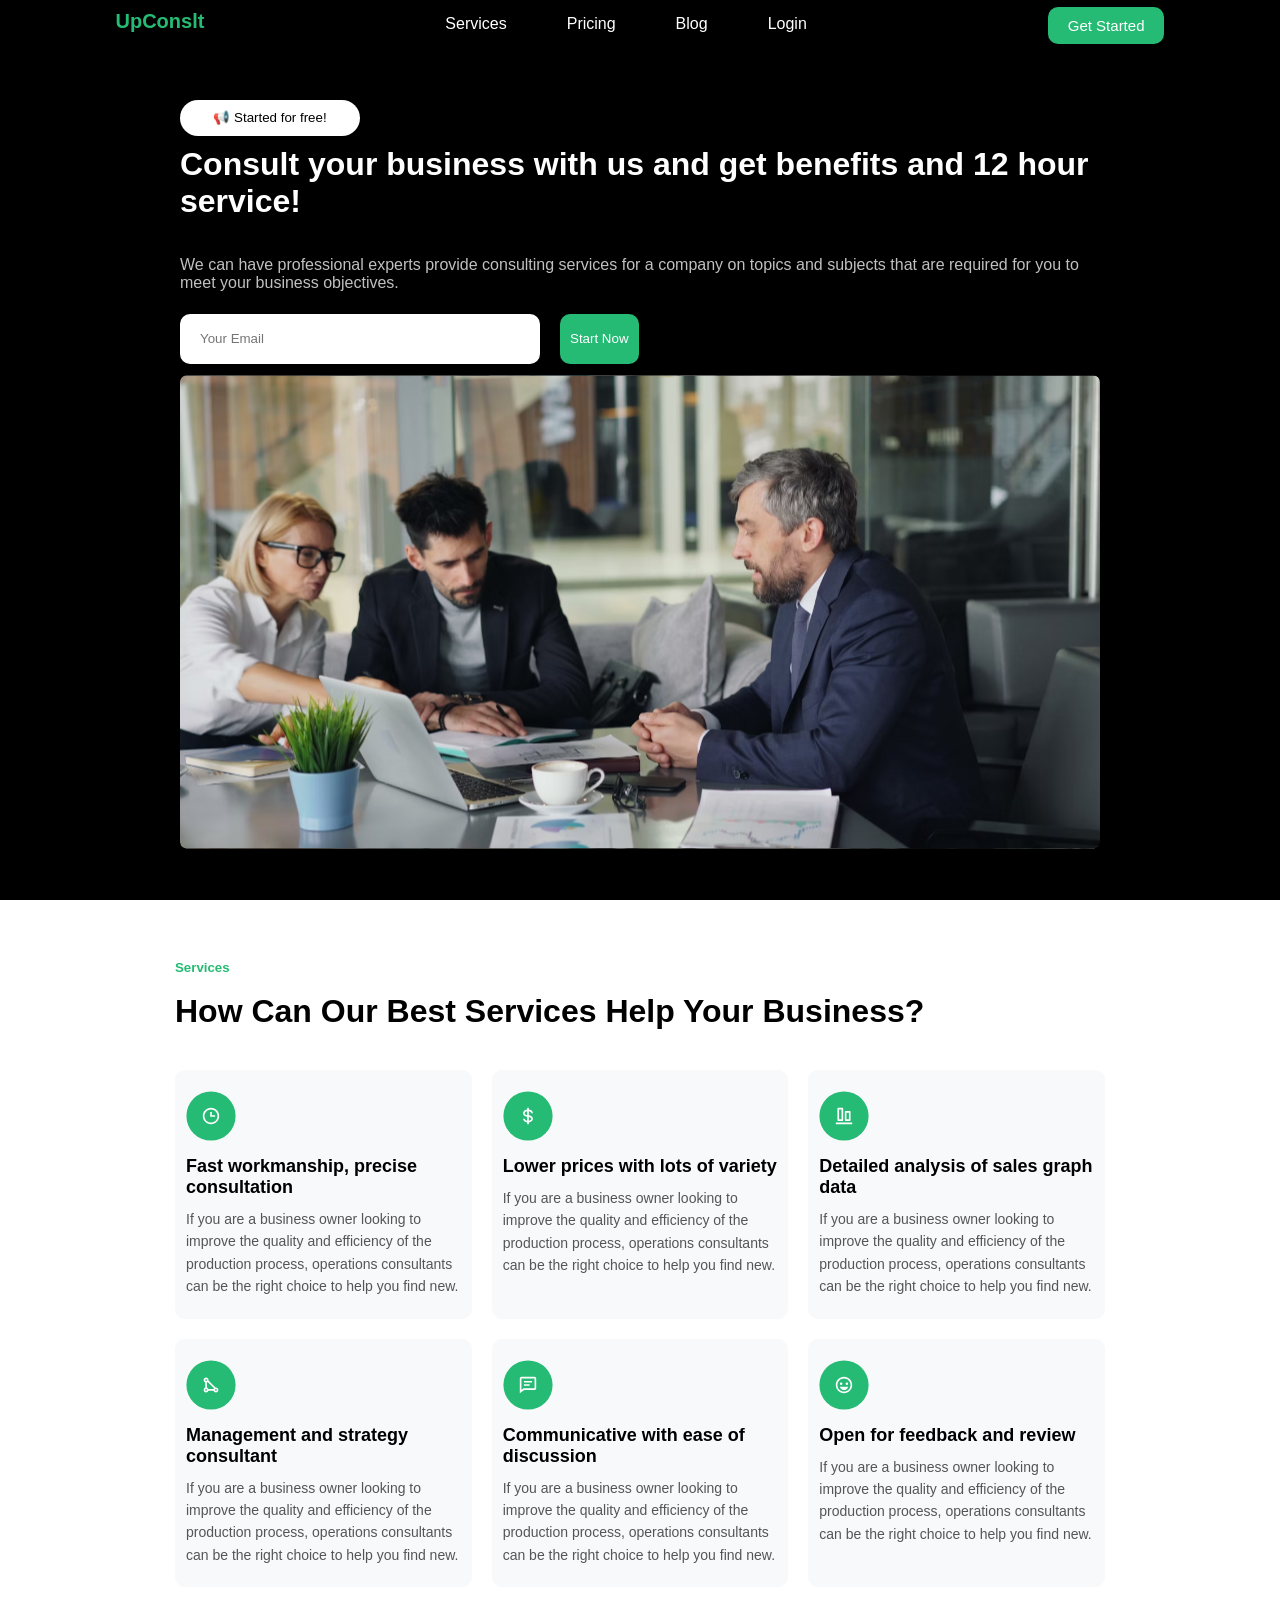
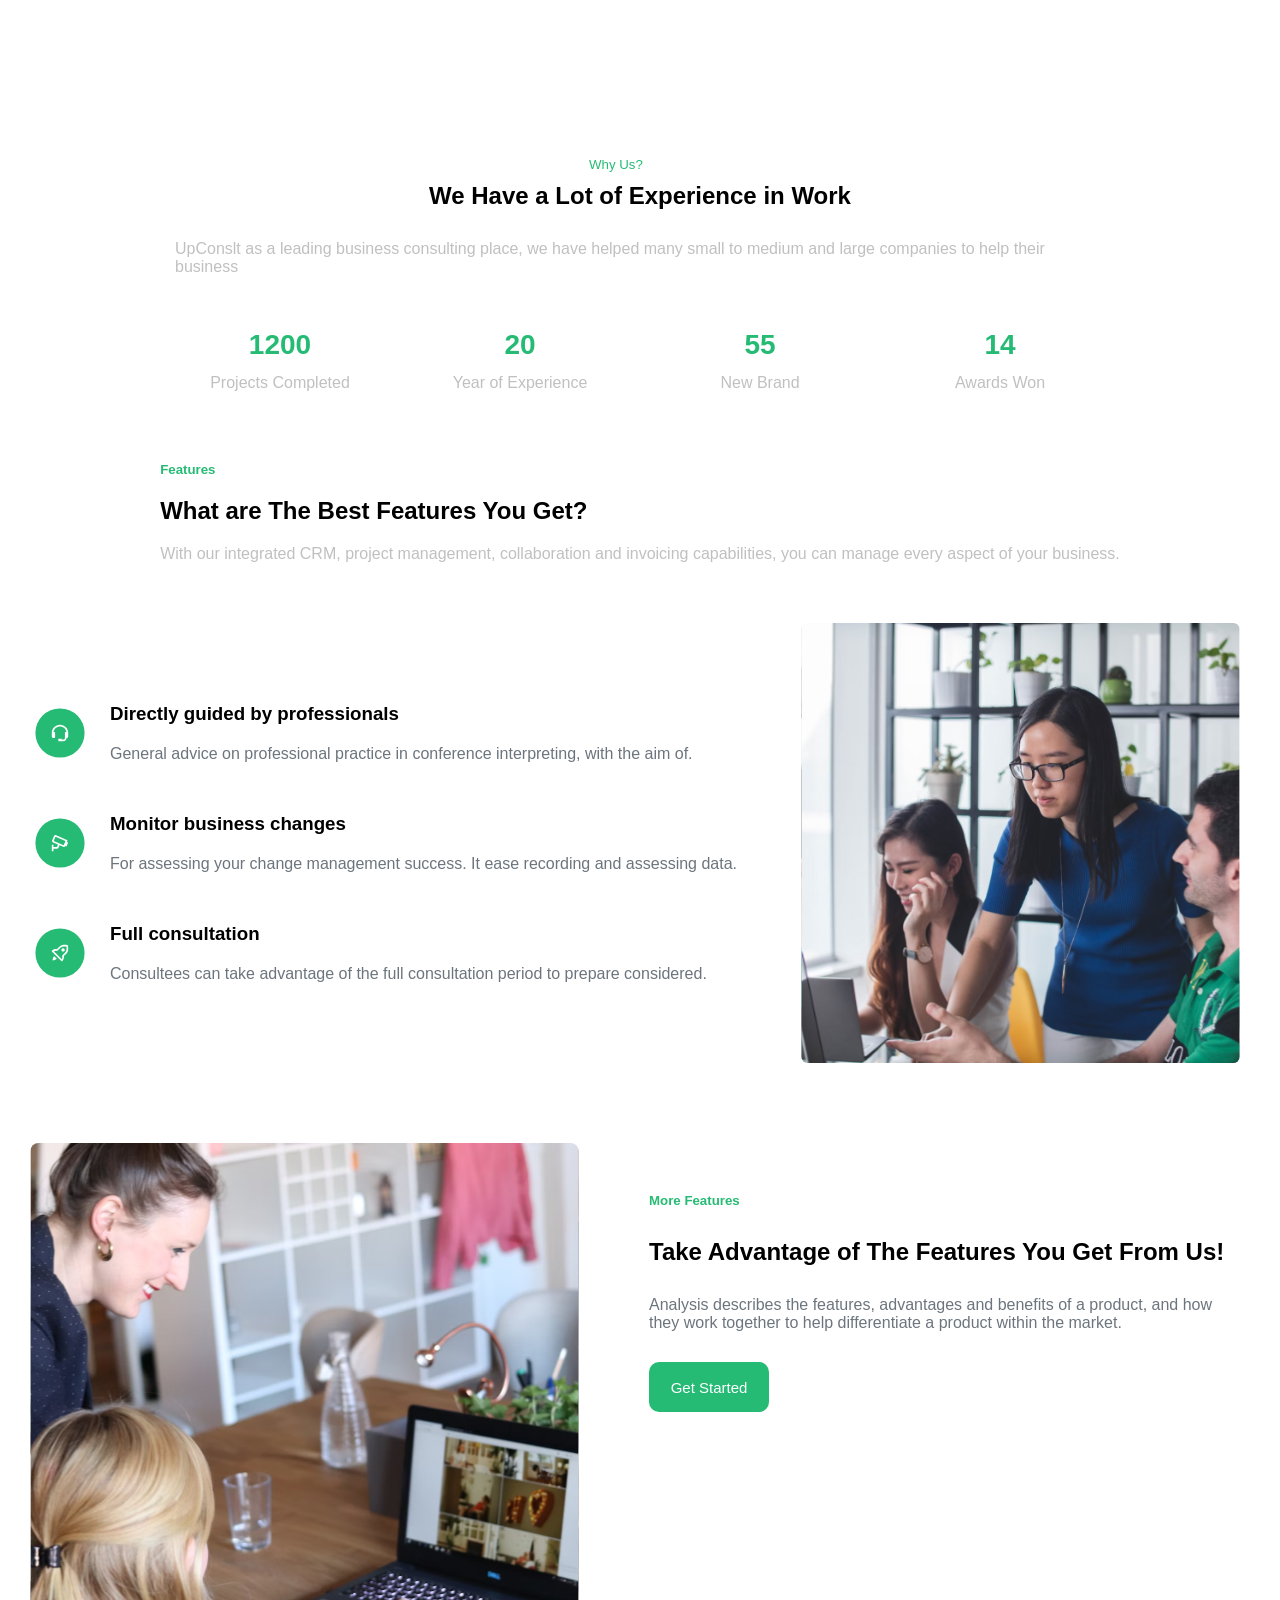
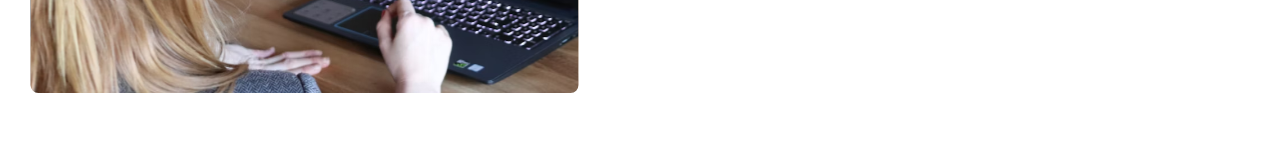
==== index.html @ 9661a3a4 "more features section eklendi" ====
<!DOCTYPE html>
<html lang="en">
  <head>
    <meta charset="UTF-8" />
    <meta name="viewport" content="width=, initial-scale=1.0" />
    <title>Document</title>
    <link rel="stylesheet" href="css/style.css" />
    <link rel="stylesheet" href="css/reset.css" />
    <link rel="stylesheet" href="css/index.css" />
    <link rel="stylesheet" href="css/variables.css" />
  </head>
  <body>
    <!--navbar start-->
    <nav class="navbar">
      <a href="#" class="nav-item"><b>UpConslt</b></a>
      <ul class="navbar-menu">
        <li><a href="#">Services</a></li>
        <li><a href="#">Pricing</a></li>
        <li><a href="#">Blog</a></li>
        <li><a href="#">Login</a></li>
      </ul>

      <div class="navbar-right">
        <button class="navbar-btn">Get Started</button>
      </div>
    </nav>
    <!--navbar end-->

    <!--hero section start-->

    <div class="hero-section">
      <button class="hero-banner-btn">📢 Started for free!</button>
      <div class="hero-heading">
        <h1>
          Consult your business with us and get benefits and 12 hour service!
        </h1>
      </div>
      <div class="hero-description">
        <p>
          We can have professional experts provide consulting services for a
          company on topics and subjects that are required for you to meet your
          business objectives.
        </p>
      </div>
      <form class="hero-cta">
        <input type="email" class="hero-input" placeholder="Your Email" />
        <button class="hero-cta-btn">Start Now</button>
      </form>

      <img src="images/hero/hero.svg" alt="" />
    </div>
    <!--hero section end-->

    <!--services-section start-->
    <div class="services-section">
      <div class="services-content">
        <h5>Services</h5>
        <br />
        <h1>How Can Our Best Services Help Your Business?</h1>
      </div>
      <div class="services-card">
        <div class="card">
          <img src="images/services/time.svg" alt="" />

          <h2>Fast workmanship, precise consultation</h2>
          <p>
            If you are a business owner looking to improve the quality and
            efficiency of the production process, operations consultants can be
            the right choice to help you find new.
          </p>
        </div>
        <div class="card">
          <img src="images/services/dollar.svg" alt="" />

          <h2>Lower prices with lots of variety</h2>
          <p>
            If you are a business owner looking to improve the quality and
            efficiency of the production process, operations consultants can be
            the right choice to help you find new.
          </p>
        </div>
        <div class="card">
          <img src="images/services/vertical table.svg" alt="" />

          <h2>Detailed analysis of sales graph data</h2>
          <p>
            If you are a business owner looking to improve the quality and
            efficiency of the production process, operations consultants can be
            the right choice to help you find new.
          </p>
        </div>
        <div class="card">
          <img src="images/services/triangle.svg" alt="" />

          <h2>Management and strategy consultant</h2>
          <p>
            If you are a business owner looking to improve the quality and
            efficiency of the production process, operations consultants can be
            the right choice to help you find new.
          </p>
        </div>
        <div class="card">
          <img src="images/services/comment.svg" alt="" />

          <h2>Communicative with ease of discussion</h2>
          <p>
            If you are a business owner looking to improve the quality and
            efficiency of the production process, operations consultants can be
            the right choice to help you find new.
          </p>
        </div>
        <div class="card">
          <img src="images/services/emoji.svg" alt="" />

          <h2>Open for feedback and review</h2>
          <p>
            If you are a business owner looking to improve the quality and
            efficiency of the production process, operations consultants can be
            the right choice to help you find new.
          </p>
        </div>
      </div>
    </div>
    <!--services-section end-->

    <!--why-us-section start-->

    <div class="why-us-section">
      <div class="why-us-content">
        <div class="why-us-title">
          <h5>Why Us?</h5>
          <h2>We Have a Lot of Experience in Work</h2>
        </div>
        <div class="why-us-description">
          <p>
            UpConslt as a leading business consulting place, we have helped many
            small to medium and large companies to help their business
          </p>
        </div>
      </div>
      <div class="why-us-numbers">
        <div class="why-us-item">
          <span class="why-us-value">1200</span>
          <p>Projects Completed</p>
        </div>
        <div class="why-us-item">
          <span class="why-us-value">20</span>
          <p>Year of Experience</p>
        </div>
        <div class="why-us-item">
          <span class="why-us-value">55</span>
          <p>New Brand</p>
        </div>
        <div class="why-us-item">
          <span class="why-us-value">14</span>
          <p>Awards Won</p>
        </div>
      </div>
    </div>

    <!--why-us-section end-->

    <!--features section start-->
    <div class="features-section">
      <div class="features-header">
        <h5>Features</h5>
        <h2>What are The Best Features You Get?</h2>
        <p>
          With our integrated CRM, project management, collaboration and
          invoicing capabilities, you can manage every aspect of your business.
        </p>
      </div>

      <div class="features-content">
        <div class="features-cards">
          <div class="features-card">
            <img src="images/features/headphones.svg" alt="" />
            <div class="features-card-text">
              <h3>Directly guided by professionals</h3>
              <p>
                General advice on professional practice in conference
                interpreting, with the aim of.
              </p>
            </div>
          </div>
          <div class="features-card">
            <img src="images/features/camera.svg" alt="" />
            <div class="features-card-text">
              <h3>Monitor business changes</h3>
              <p>
                For assessing your change management success. It ease recording
                and assessing data.
              </p>
            </div>
          </div>
          <div class="features-card">
            <img src="images/features/bell.svg" alt="" />
            <div class="features-card-text">
              <h3>Full consultation</h3>
              <p>
                Consultees can take advantage of the full consultation period to
                prepare considered.
              </p>
            </div>
          </div>
        </div>
        <img
          src="images/features/featuresimg.svg"
          alt=""
          class="features-main-img"
        />
      </div>
    </div>
    <!--features section end-->

    <!--more features section start-->
    <div class="more-features-section">
      <img
        src="images/moreFeatures/moreFeatureimg.svg"
        alt=""
        class="more-features-img"
      />
      <div class="more-features-content">
        <h5>More Features</h5>
        <h2>Take Advantage of The Features You Get From Us!</h2>
        <p>
          Analysis describes the features, advantages and benefits of a product,
          and how they work together to help differentiate a product within the
          market.
        </p>
        <button class="more-features-content-btn">Get Started</button>
      </div>
    </div>

    <script src="js/app.js"></script>
  </body>
</html>
---- css/style.css ----
@media (max-width: 768px) {
  h1 {
    font-size: 32px;
  }
  h2 {
    font-size: 28px;
  }
  p {
    font-size: 15px;
  }
}

@media (max-width: 480px) {
  h1 {
    font-size: 24px;
    text-align: center;
  }
  h2 {
    font-size: 20px;
    text-align: center;
  }
  p {
    font-size: 14px;
    text-align: center;
  }
}
/*navbar start */
.navbar {
  background-color: var(--clr-black);
  color: var(--clr-white);
  width: 100%;
  height: 50px;
  display: flex;
  justify-content: space-around;
}

.navbar-menu {
  display: flex;
  gap: 60px;
  font-family: var(--secondary-font);
  padding: 15px 10px;
}
.navbar-menu a {
  transition: color 0.3s ease;
}
.navbar-menu a:hover {
  color: var(--clr-green);
}
.nav-item {
  color: var(--clr-green);
  font-family: var(--primary-font);
  font-size: var(--font-size-m);
  padding-top: 10px;
}
.navbar-btn {
  color: var(--clr-white);
  background-color: var(--clr-green);
  padding: 10px 20px;
  border-radius: 10px;
  font-size: var(--font-size-s);
  font-family: var(--secondary-font);
}
.navbar-right {
  padding-top: 7px;
}

@media (max-width: 768px) {
  .navbar-menu {
    display: flex;
    gap: 30px;
  }
}

@media (max-width: 520px) {
  .navbar-menu {
    display: none;
  }
}
/*navbar end */

/* hero section start */

.hero-section {
  display: flex;
  flex-direction: column;
  gap: 10px;
  width: 100%;
  height: 850px;
  background-color: var(--clr-black);
  padding: 50px 180px;
}

.hero-heading {
  color: var(--clr-white);
  width: 100%;
  height: 126px;
  font-family: var(--primary-font);
}
.hero-description {
  color: var(--clr-gray);
  width: 100%;
  height: 60px;
  font-family: var(--secondary-font);
}
.hero-banner-btn {
  color: var(--clr-black);
  background-color: var(--clr-white);
  width: 180px;
  height: 40px;
  border-radius: 30px;
  padding: 10px 15px;
  font-family: var(--secondary-font);
}

.hero-cta {
  display: flex;
  flex-direction: row;
  gap: 20px;
  font-family: var(--secondary-font);
}
.hero-input {
  background-color: var(--clr-white);
  width: 360px;
  height: 50px;
  border-radius: 10px;
  padding: 20px;
}
.hero-cta-btn {
  background-color: var(--clr-green);
  color: var(--clr-white);
  border-radius: 10px;
  padding: 3px 10px;
}
.hero-section img {
  height: 600px;
  border-radius: 8px;
}
@media (max-width: 768px) {
  .hero-section {
    flex-direction: column;
    padding: 20px;
  }

  .hero-heading,
  .hero-description,
  .hero-cta,
  .hero-section img {
    width: 100%;
  }
}

@media (max-width: 480px) {
  .hero-section {
    display: flex;
    flex-direction: column;
    gap: 30px;
  }
}

/*services section start*/
.services-section {
  display: flex;
  flex-direction: column;
  gap: 40px;
  padding: 60px 175px;
  margin-bottom: 50px;
}
.services-content h5 {
  font-family: var(--secondary-font);
  color: var(--clr-green);
}
.services-content h1 {
  font-family: var(--primary-font);
  color: var(--clr-black);
}
.services-card {
  display: grid;
  grid-template-columns: repeat(3, 1fr);
  width: 100%;
  gap: 20px;
}
.card {
  background-color: var(--clr-light-gray);
  padding: 20px 10px;
  border: 1px solid var(--clr-light-gray);
  border-radius: 10px;
}
.card img {
  width: 50px;
  height: 50px;
  margin-bottom: 15px;
}

.card h2 {
  font-size: 18px;
  margin-bottom: 10px;
  font-family: var(--primary-font);
}

.card p {
  font-size: 14px;
  color: #555;
  line-height: 1.6;
  font-family: var(--secondary-font);
}

@media (max-width: 768px) {
  .services-section {
    padding: 40px 20px;
    margin-bottom: 50px;
  }
  .services-card {
    grid-template-columns: 1fr;
  }
  .card {
    height: auto;
    width: 100%;
  }
}

@media (max-width: 480px) {
  .services-section {
    padding: 30px 15px;
    margin-bottom: 30px;
  }
  .services-card {
    grid-template-columns: 1fr;
    gap: 15px;
  }
  .card {
    width: 100%;
    height: auto;
  }
}
/*services section end*/

/*why us section start */

.why-us-section {
  display: flex;
  flex-direction: column;
  gap: 40px;
  align-items: center;
  width: 100%;
  padding: 50px 175px;
}
.why-us-content {
  display: flex;
  flex-direction: column;
  justify-content: center;
  align-items: center;
  gap: 30px;
}
.why-us-title h5 {
  color: var(--clr-green);
  padding: 10px 160px;
  font-family: var(--secondary-font);
  font-weight: 500;
}
.why-us-title h2 {
  font-family: var(--primary-font);
  font-weight: 700;
}
.why-us-description {
  color: var(--clr-gray);

  height: auto;
  font-family: var(--secondary-font);
}
.why-us-numbers {
  display: grid;
  grid-template-columns: repeat(4, 1fr);
  gap: 30px;
  width: 100%;
}

.why-us-item {
  display: flex;
  flex-direction: column;
  align-items: center;
  font-family: var(--secondary-font);
  color: var(--clr-gray);
}

.why-us-value {
  padding: 5px;
  color: var(--clr-green);
  font-weight: 700;
  font-size: var(--font-size-l);
  font-family: var(--primary-font);
  line-height: 100%;
  padding: 15px;
}

@media (max-width: 768px) {
  .why-us-section {
    padding: 30px 15px;
    margin-top: 50px;
  }
  .why-us-numbers {
    gap: 20px;
  }
}

@media (max-width: 480px) {
  .why-us-section {
    padding: 20px 10px;
    margin-top: 50px;
  }
  .why-us-numbers {
    gap: 15px;
  }
}
/*why us section end*/

/*features section start */

.features-section {
  display: flex;
  flex-direction: column;
  gap: 30px;
  width: 100%;
  height: auto;
  align-items: center;
}
.features-header {
  display: flex;
  flex-direction: column;
  gap: 20px;
  padding: 20px 20px;
}
.features-header h5 {
  color: var(--clr-green);
  font-family: var(--secondary-font);
}
.features-header h2 {
  font-family: var(--primary-font);
  color: var(--clr-black);
}
.features-header p {
  color: var(--clr-gray);
  font-family: var(--secondary-font);
}
.features-content {
  display: flex;
  flex-direction: row;
  gap: 50px;
  padding: 5px 30px;
  align-items: center;
  justify-content: flex-start;
}
.features-main-img {
  width: 550px;
  height: 450px;
  padding: 5px 10px;
}
.features-cards {
  display: grid;
  grid-template-rows: repeat(3, 1fr);
  gap: 50px;
  width: 100%;
}
.features-card {
  display: flex;
  flex-direction: row;
  justify-content: flex-start;
  gap: 20px;
  width: 100%;
  height: auto;
}
.features-card img {
  display: inline;
  width: 60px;
  height: 60px;
  padding: 5px 5px;
}
.features-card-text {
  display: flex;
  flex-direction: column;
  gap: 20px;
}

.features-card-text h3 {
  font-family: var(--primary-font);
  color: var(--clr-black);
}
.features-card-text p {
  font-family: var(--secondary-font);
  color: var(--clr-light-dark);
}

@media (max-width: 768px) {
  .features-section {
    display: flex;
    flex-direction: column;
    gap: 20px;
  }

  .features-content {
    display: flex;
    flex-direction: column;
    gap: 25px;
  }

  .features-main-img {
    order: -1;
  }
}

@media (max-width: 480px) {
  .features-section {
    display: flex;
    flex-direction: column;
    gap: 10px;
  }

  .features-content {
    display: flex;
    flex-direction: column;
    gap: 15px;
  }

  .features-main-img {
    order: -1;
  }
}
/*features section end */

/* more features section start */
.more-features-section{
  display: flex;
  flex-direction: row;
  gap: 50px;
  justify-content: space-around;
  width: 100%;
  padding: 70px 30px;
}
.more-features-img{
  width: 550px;
  height: 550px;
}
.more-features-content{
  display: flex;
  flex-direction: column;
  gap: 30px;
  padding : 50px 20px
}
.more-features-content h5{
  font-family: var(--secondary-font);
  color: var(--clr-green);
}
.more-features-content h2{
  font-family: var(--primary-font);
  color: var(--clr-black);
}
.more-features-content p{
  display: block;
  font-family: var(--secondary-font);
  color: var(--clr-light-dark);
}
.more-features-content-btn{
    color: var(--clr-white);
  background-color: var(--clr-green);
  padding: 10px 20px;
  border-radius: 10px;
  font-size: var(--font-size-s);
  font-family: var(--secondary-font);
  width: 120px;
  height: 50px;
  white-space: nowrap;
}
@media (max-width: 768px) {
  .more-features-section{
    display: flex;
    flex-direction: column;
    gap: 20px;
  }
  
}

@media (max-width: 480px) {
  .more-features-section{
    display: flex;
    flex-direction: column;
    gap: 10px;
  }
}
---- css/index.css ----
@import "./reset.css";
@import "./variables.css";
---- css/variables.css ----
@import url("https://fonts.googleapis.com/css2?family=Cal+Sans&family=Montserrat:ital,wght@0,100..900;1,100..900&family=Poppins:ital,wght@0,100;0,200;0,300;0,400;0,500;0,600;0,700;0,800;0,900;1,100;1,200;1,300;1,400;1,500;1,600;1,700;1,800;1,900&family=Sansation:ital,wght@0,300;0,400;0,700;1,300;1,400;1,700&family=Syne:wght@400..800&family=Taviraj:ital,wght@0,100;0,200;0,300;0,400;0,500;0,600;0,700;0,800;0,900;1,100;1,200;1,300;1,400;1,500;1,600;1,700;1,800;1,900&display=swap");
:root {
  /*FONT-FAMİLY*/
  --primary-font:'Plus Jakarta Sans',sans-serif;
  --secondary-font:'Inter',sans-serif;

  /*FONT-SIZES*/
  --font-size-s: 15px;
  --font-size-m: 20px;
  --font-size-l: 28px;
  --font-size-xl: 36px;
  --font-size-xxl: 58px;
  /*COLORS*/
  --clr-green: #26BB74;
  --clr-black:#000000;
  --clr-white:#FFFFFF;
  --clr-gray:#C0C0C0;
  --clr-light-gray:#F8F9FB;
  --clr-light-dark: #6C757D;

}
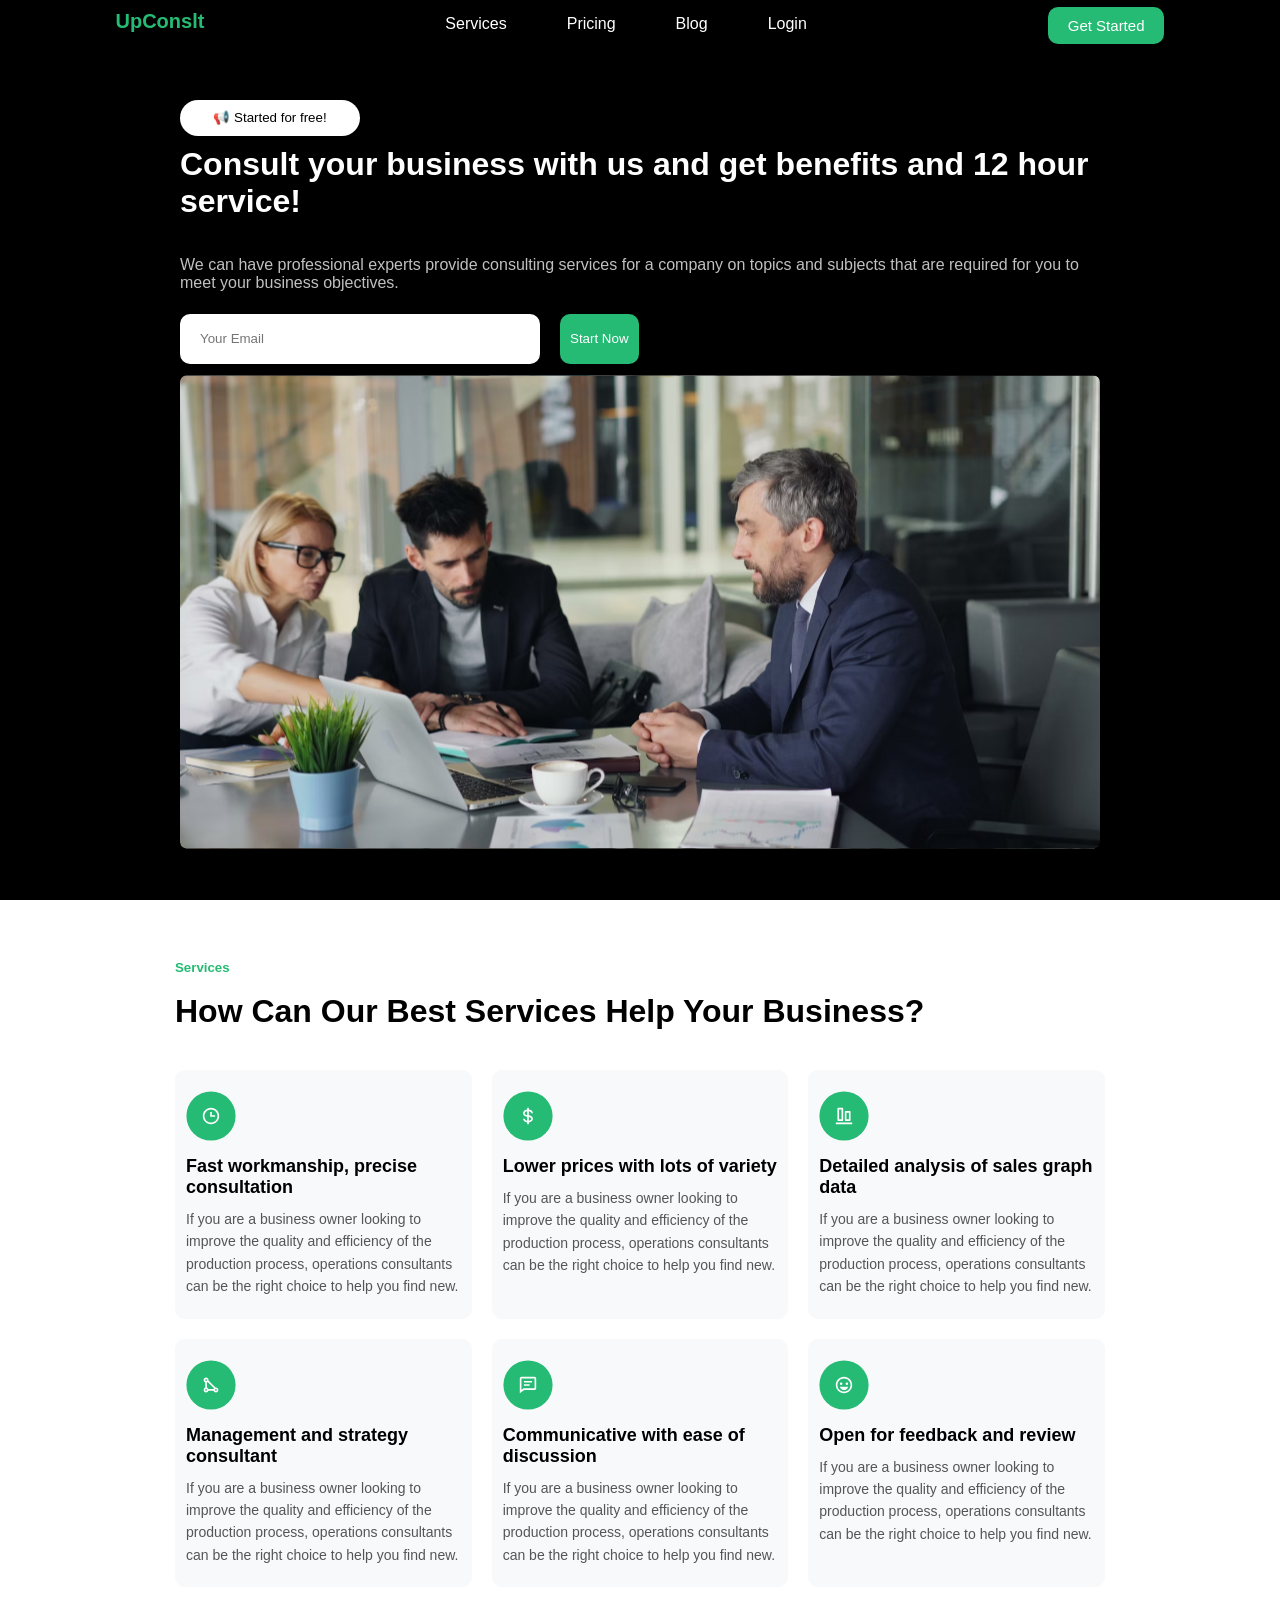
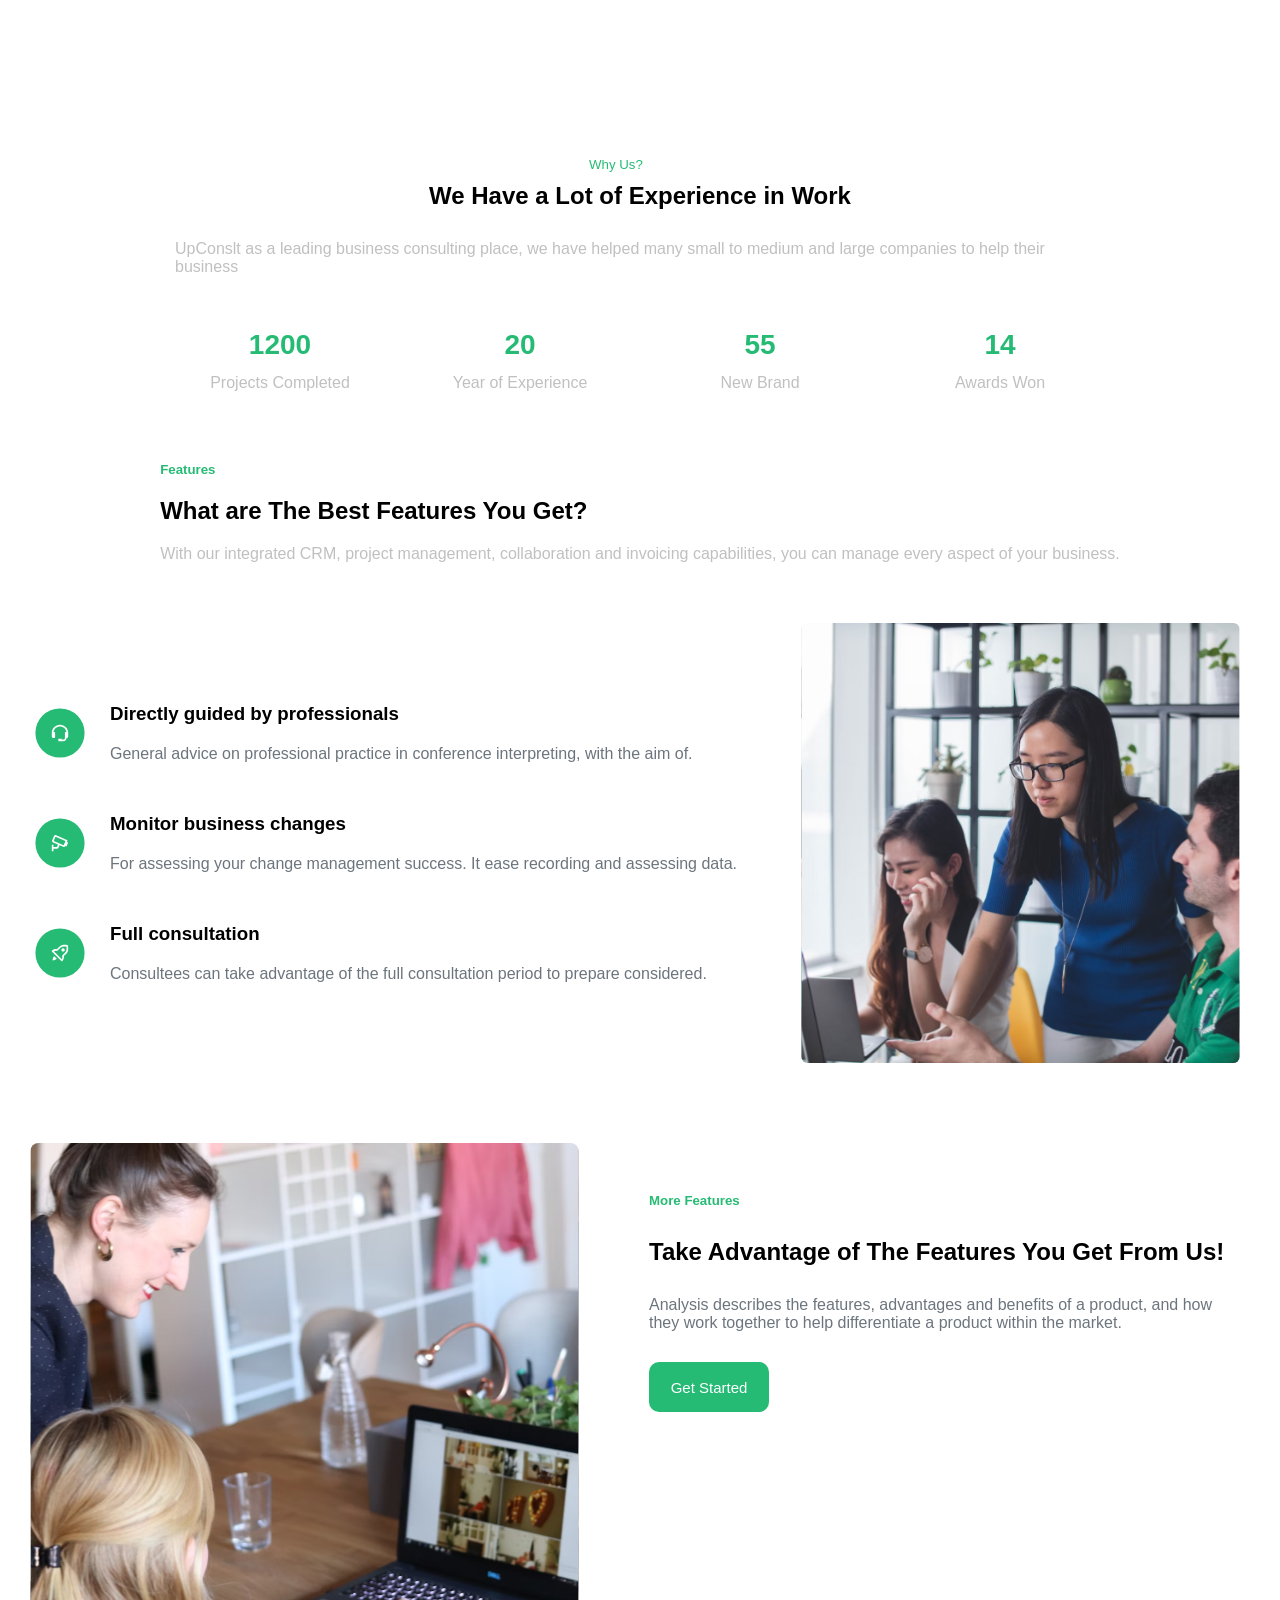
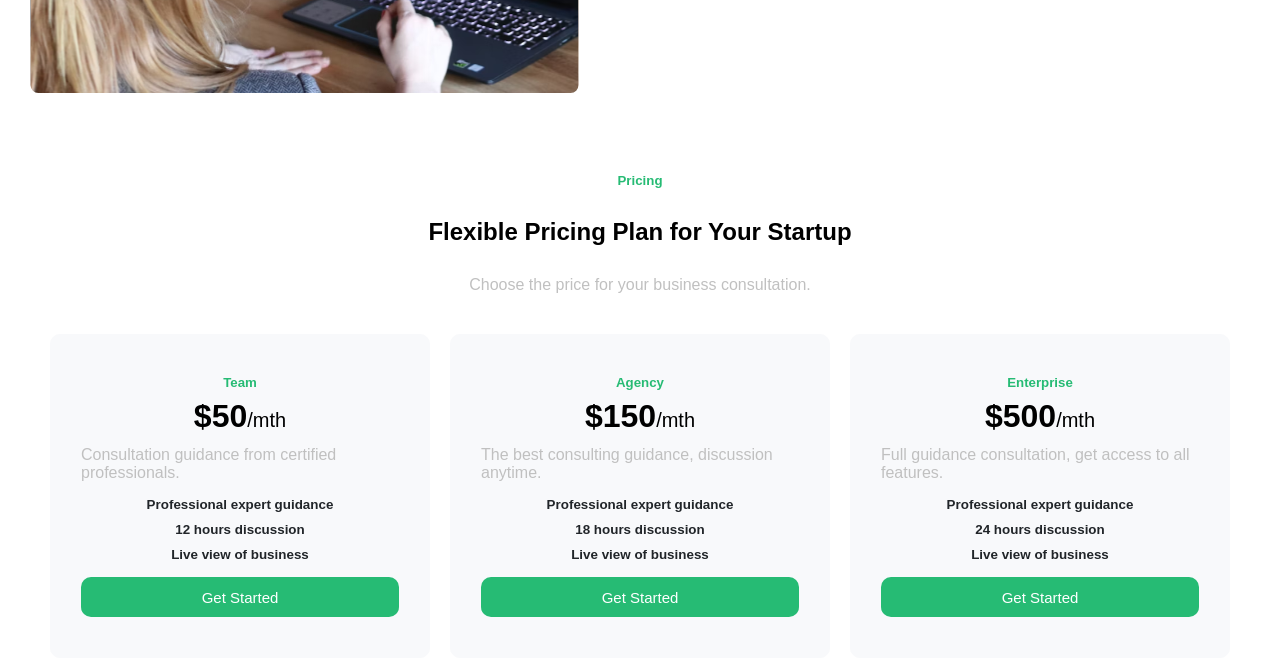
==== commit 3ba21cb7: "pricing section eklendi" ====
--- a/index.html
+++ b/index.html
@@ -231,7 +231,52 @@
         <button class="more-features-content-btn">Get Started</button>
       </div>
     </div>
-
+    <!--more features section end-->
+
+    <!--pricing section start-->
+    <div class="pricing-section">
+      <div class="pricing-section-text">
+        <h5>Pricing</h5>
+        <h2>Flexible Pricing Plan for Your Startup</h2>
+        <p>Choose the price for your business consultation.</p>
+      </div>
+      <div class="pricing-section-cards">
+        <div class="pricing-section-card">
+          <h5>Team</h5>
+          <h2>$50<span class="mth">/mth</span></h2>
+          <p>Consultation guidance from certified professionals.</p>
+          <div class="pricing-section-card-content">
+            <h6>Professional expert guidance</h6>
+            <h6>12 hours discussion</h6>
+            <h6>Live view of business</h6>
+          </div>
+          <button class="pricing-section-btn">Get Started</button>
+        </div>
+        <div class="pricing-section-card">
+          <h5>Agency</h5>
+          <h2>$150<span class="mth">/mth</span></h2>
+          <p>The best consulting guidance, discussion anytime.</p>
+          <div class="pricing-section-card-content">
+            <h6>Professional expert guidance</h6>
+            <h6>18 hours discussion</h6>
+            <h6>Live view of business</h6>
+          </div>
+          <button class="pricing-section-btn">Get Started</button>
+        </div>
+        <div class="pricing-section-card">
+          <h5>Enterprise</h5>
+          <h2>$500<span class="mth">/mth</span></h2>
+          <p>Full guidance consultation, get access to all features.</p>
+          <div class="pricing-section-card-content">
+            <h6>Professional expert guidance</h6>
+            <h6>24 hours discussion</h6>
+            <h6>Live view of business</h6>
+          </div>
+          <button class="pricing-section-btn">Get Started</button>
+        </div>
+      </div>
+    </div>
+    <!--pricing section end-->
     <script src="js/app.js"></script>
   </body>
 </html>
--- a/css/style.css
+++ b/css/style.css
@@ -427,7 +427,7 @@
 /*features section end */
 
 /* more features section start */
-.more-features-section{
+.more-features-section {
   display: flex;
   flex-direction: row;
   gap: 50px;
@@ -435,31 +435,31 @@
   width: 100%;
   padding: 70px 30px;
 }
-.more-features-img{
+.more-features-img {
   width: 550px;
   height: 550px;
 }
-.more-features-content{
+.more-features-content {
   display: flex;
   flex-direction: column;
   gap: 30px;
-  padding : 50px 20px
-}
-.more-features-content h5{
-  font-family: var(--secondary-font);
-  color: var(--clr-green);
-}
-.more-features-content h2{
+  padding: 50px 20px;
+}
+.more-features-content h5 {
+  font-family: var(--secondary-font);
+  color: var(--clr-green);
+}
+.more-features-content h2 {
   font-family: var(--primary-font);
   color: var(--clr-black);
 }
-.more-features-content p{
+.more-features-content p {
   display: block;
   font-family: var(--secondary-font);
   color: var(--clr-light-dark);
 }
-.more-features-content-btn{
-    color: var(--clr-white);
+.more-features-content-btn {
+  color: var(--clr-white);
   background-color: var(--clr-green);
   padding: 10px 20px;
   border-radius: 10px;
@@ -470,18 +470,136 @@
   white-space: nowrap;
 }
 @media (max-width: 768px) {
-  .more-features-section{
+  .more-features-section {
     display: flex;
     flex-direction: column;
     gap: 20px;
   }
-  
 }
 
 @media (max-width: 480px) {
-  .more-features-section{
+  .more-features-section {
     display: flex;
     flex-direction: column;
     gap: 10px;
   }
-}+}
+/* more features section end */
+
+/*pricing section start */
+
+.pricing-section {
+  display: flex;
+  flex-direction: column;
+  gap: 40px;
+  justify-content: center;
+  align-items: center;
+  padding: 10px 50px;
+}
+
+.pricing-section-text {
+  display: flex;
+  flex-direction: column;
+  gap: 30px;
+  justify-content: center;
+  align-items: center;
+}
+.pricing-section-text h5 {
+  font-family: var(--secondary-font);
+  color: var(--clr-green);
+}
+.pricing-section-text h2 {
+  font-family: var(--primary-font);
+  color: var(--clr-black);
+}
+.pricing-section-text p {
+  font-family: var(--secondary-font);
+  color: var(--clr-gray);
+}
+.pricing-section-cards {
+  display: grid;
+  grid-template-columns: repeat(3, 1fr);
+  width: 100%;
+  gap: 20px;
+}
+.pricing-section-card {
+  display: flex;
+  flex-direction: column;
+  align-items: center;
+  background-color: var(--clr-light-gray);
+  padding: 40px 30px;
+  border: 1px solid var(--clr-light-gray);
+  border-radius: 10px;
+  gap: 10px;
+}
+.pricing-section-card h5 {
+  font-family: var(--secondary-font);
+  color: var(--clr-green);
+}
+.pricing-section-card h2 {
+  font-family: var(--primary-font);
+  color: var(--clr-black);
+  line-height: 100%;
+  letter-spacing: 0%;
+  font-weight: 600;
+  font-size: 32px;
+}
+.mth {
+  font-weight: 400;
+  font-size: 20px;
+}
+.pricing-section-card p {
+  font-family: var(--secondary-font);
+  color: var(--clr-gray);
+}
+.pricing-section-card-content {
+  display: flex;
+  flex-direction: column;
+  gap: 10px;
+  padding: 5px 15px;
+  align-items: center;
+  font-family: var(--secondary-font);
+  font-size: 20px;
+  font-weight: 400;
+  color: #212529;
+}
+
+.pricing-section-btn {
+  color: var(--clr-white);
+  background-color: var(--clr-green);
+  padding: 5px 10px;
+  border-radius: 10px;
+  font-size: var(--font-size-s);
+  font-family: var(--secondary-font);
+  width: 100%;
+  height: 40px;
+  white-space: nowrap;
+}
+@media (max-width: 768px) {
+  .pricing-section-text {
+    display: flex;
+    flex-direction: column;
+    gap: 30px;
+    align-items: flex-start;
+  }
+  .pricing-section-cards {
+    display: grid;
+    grid-template-columns: 1fr;
+    gap: 20px;
+  }
+}
+
+@media (max-width: 480px) {
+  .pricing-section-text {
+    display: flex;
+    flex-direction: column;
+    gap: 20px;
+    align-items: flex-start;
+  }
+  .pricing-section-cards {
+    display: grid;
+    grid-template-columns: 1fr;
+    gap: 10px;
+  }
+}
+/*pricing section end */
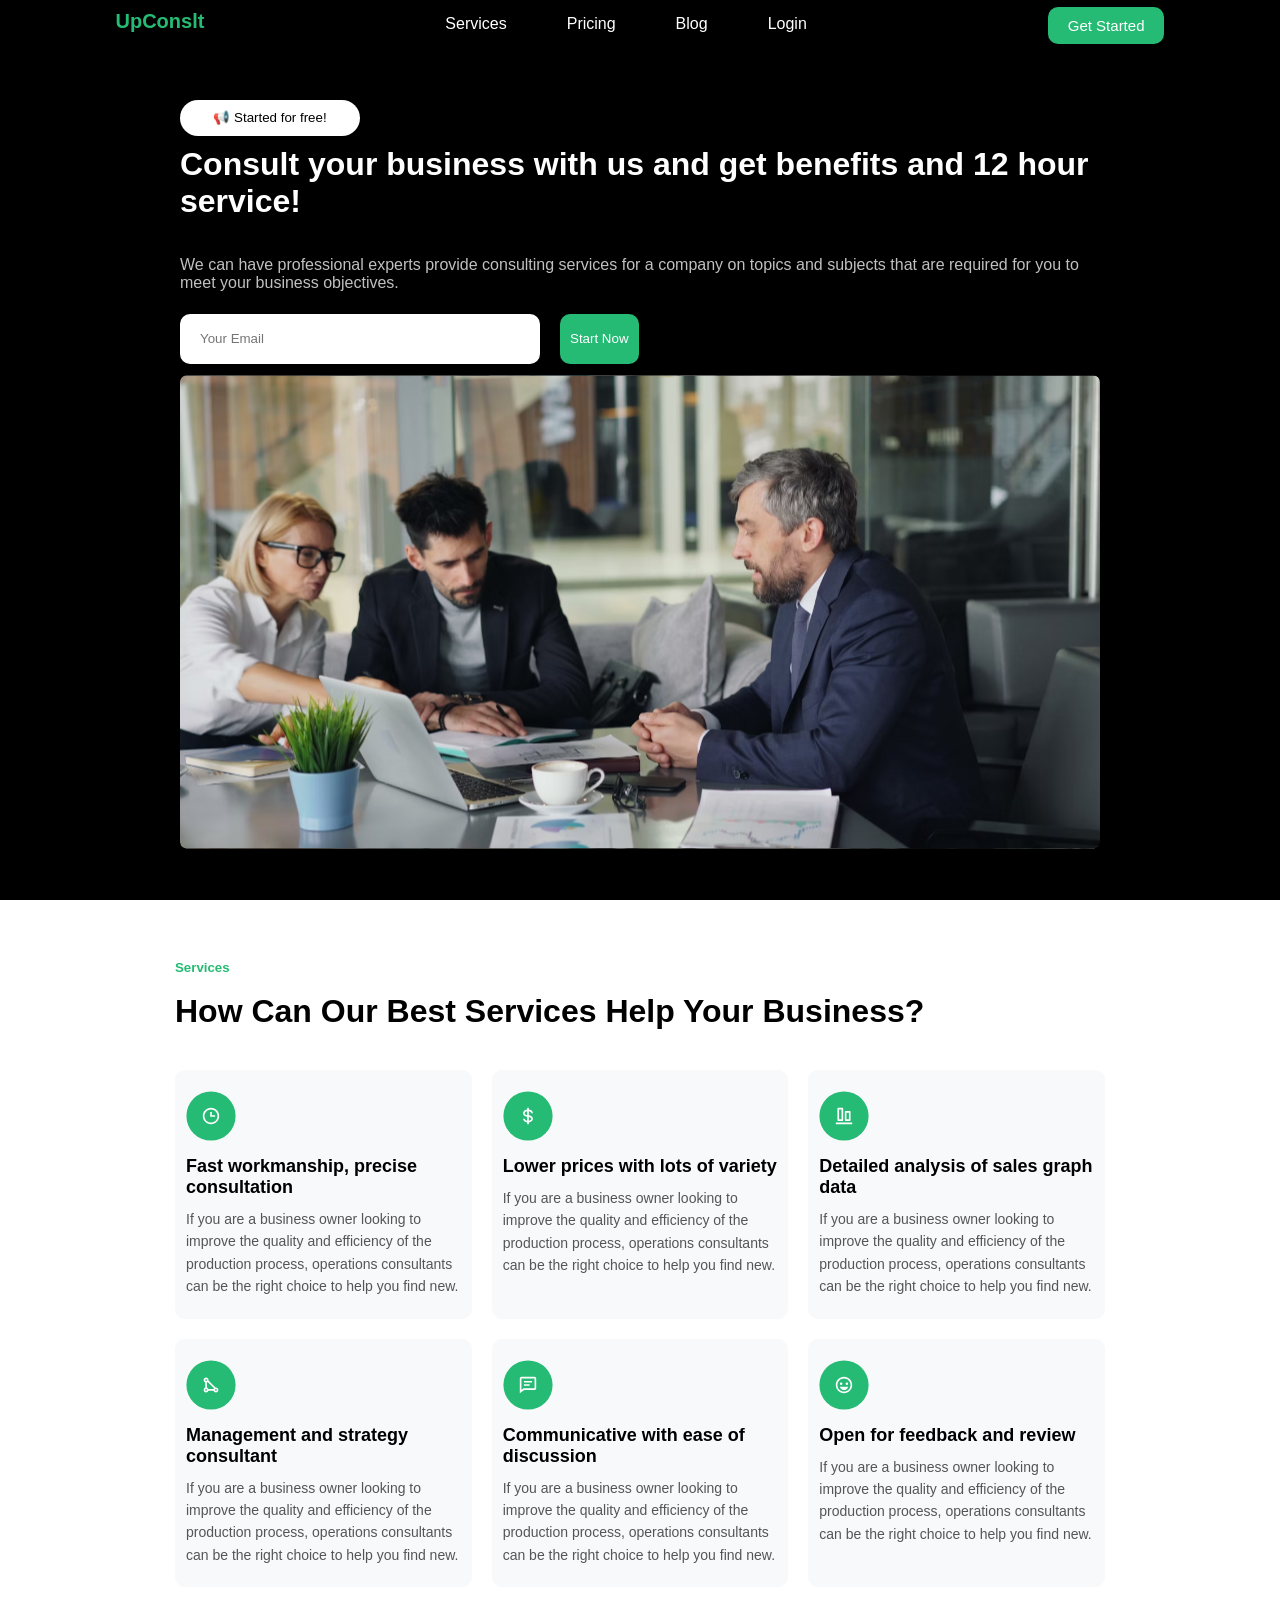
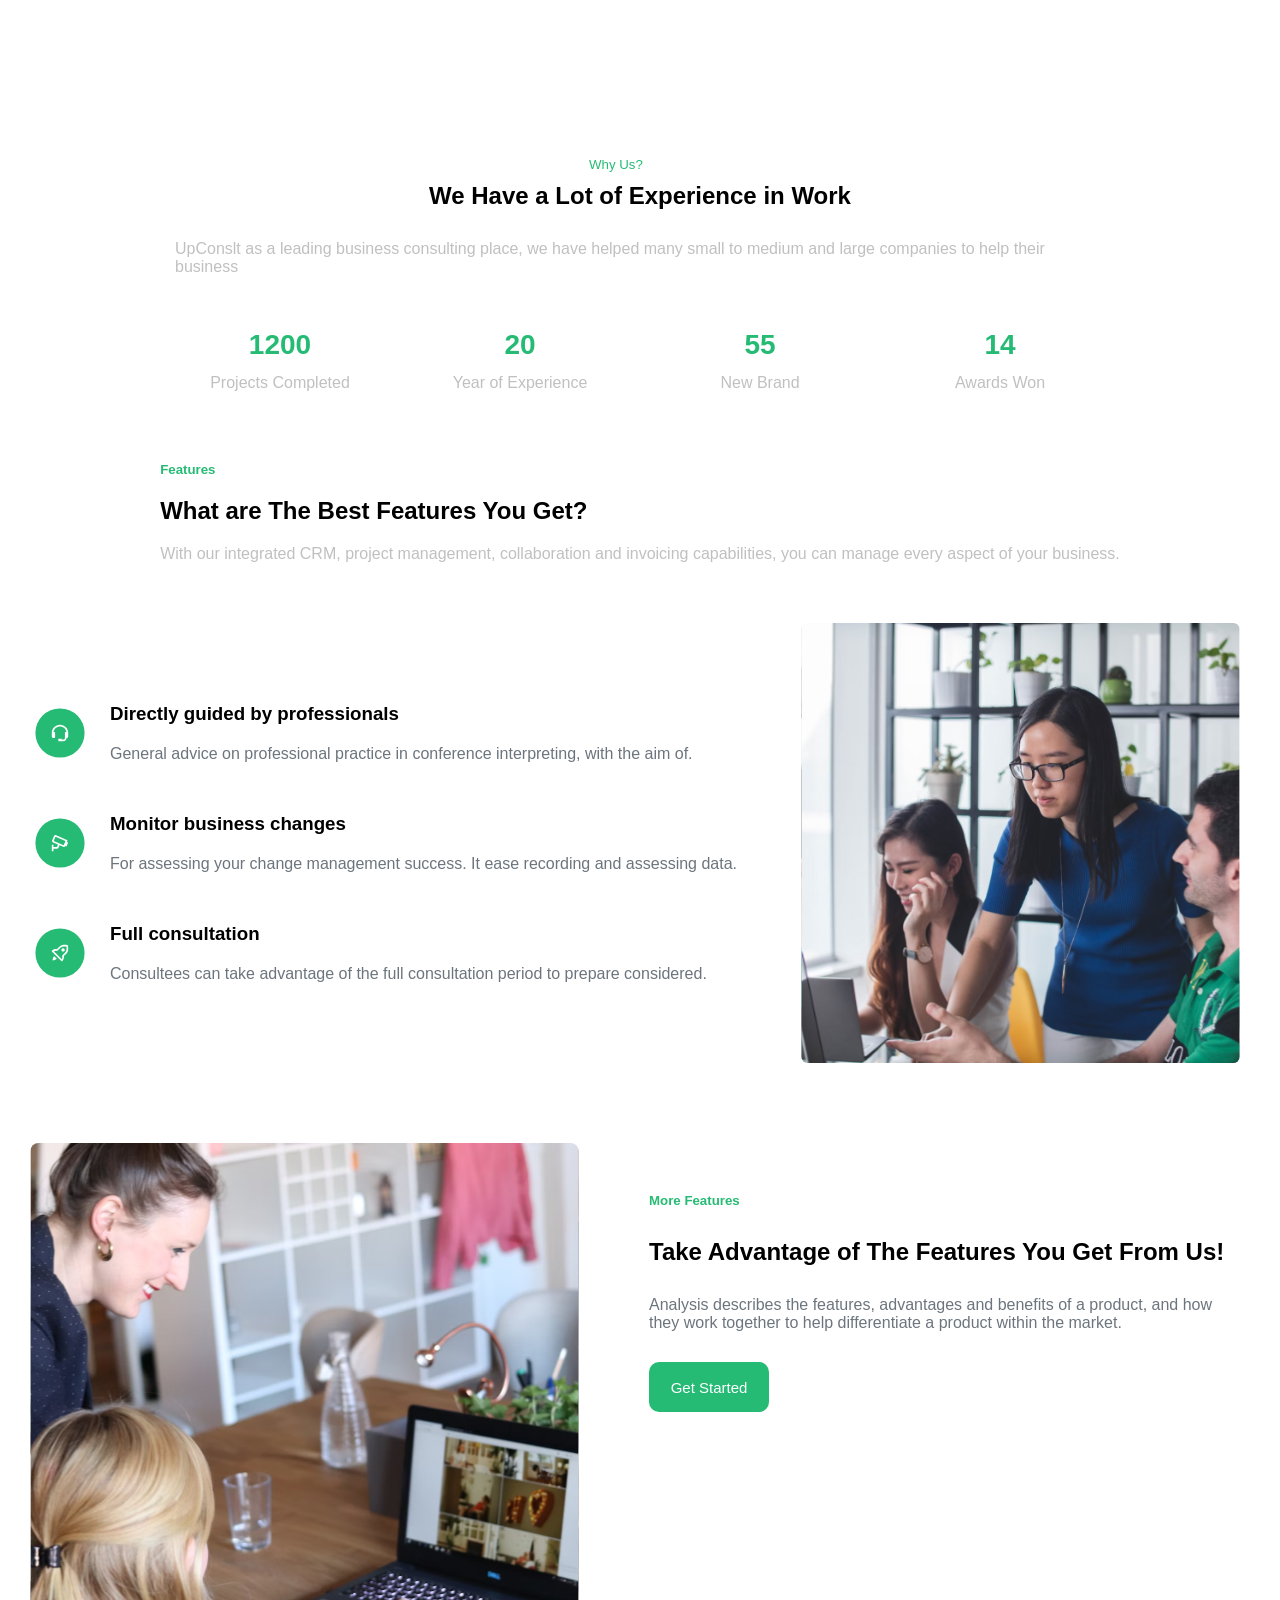
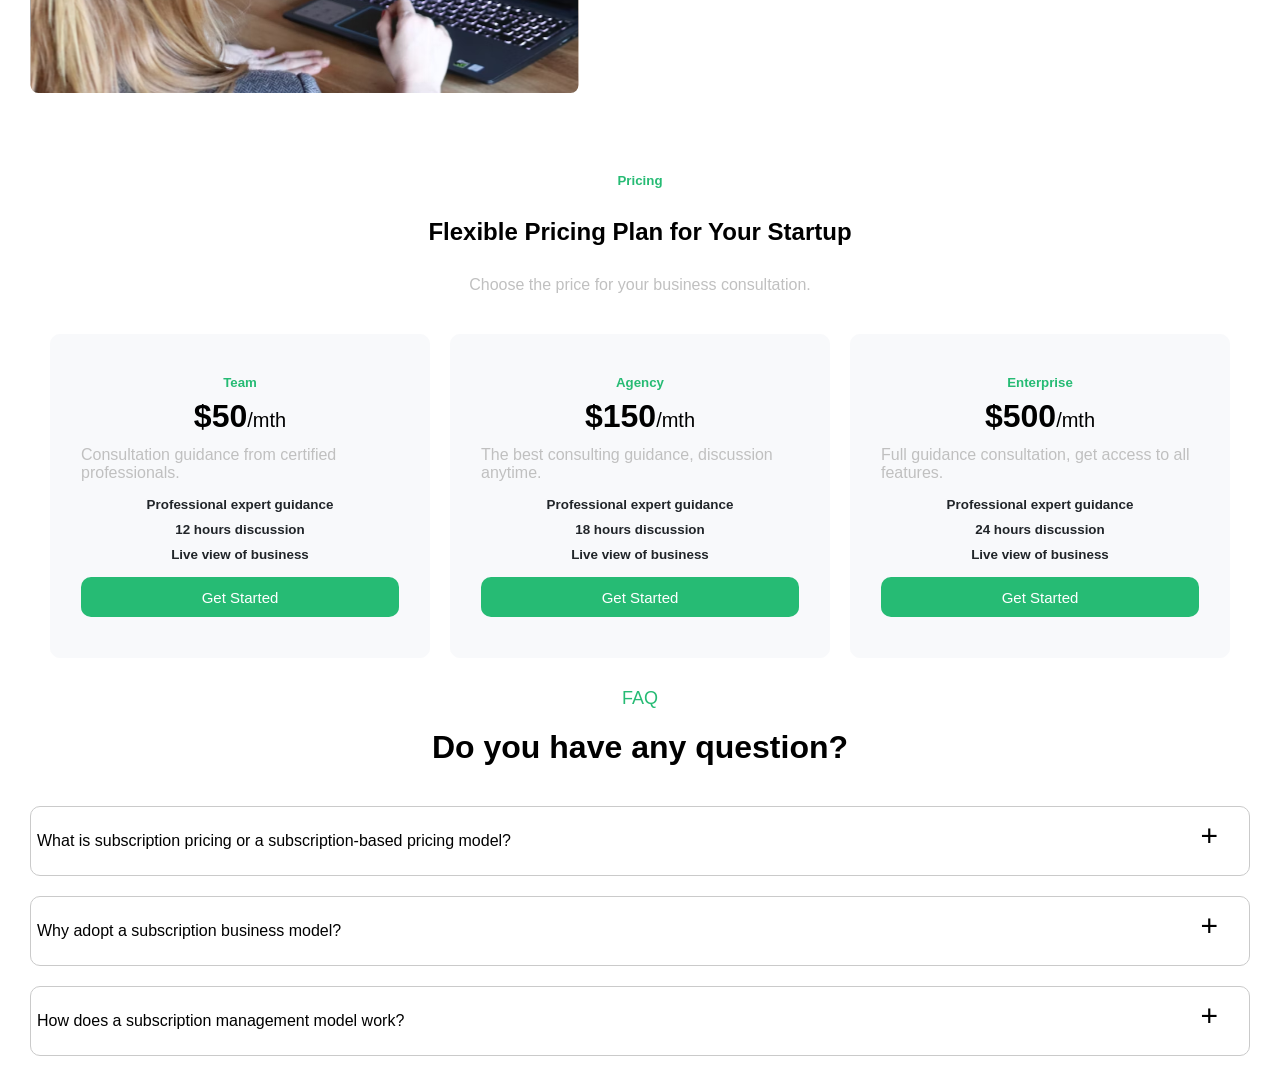
==== commit c17b9b88: "faqs section eklendi" ====
--- a/index.html
+++ b/index.html
@@ -277,6 +277,55 @@
       </div>
     </div>
     <!--pricing section end-->
+
+    <!--faq section start-->
+    <div class="faq-section">
+      <div class="faq-header">
+        <h5>FAQ</h5>
+        <h2>Do you have any question?</h2>
+      </div>
+      <div class="faq-questions">
+        <div class="question">
+          <div class="label">
+            What is subscription pricing or a subscription-based pricing model?
+          </div>
+          <div class="content">
+            <p>
+              Subscription Pricing is a sales model where customers pay a
+              recurring fee at regular intervals (such as monthly or yearly) to
+              access a product or service. Instead of purchasing the product or
+              service outright, customers subscribe and gain usage rights for
+              the duration of their subscription.
+            </p>
+          </div>
+        </div>
+        <div class="question">
+          <div class="label">Why adopt a subscription business model?</div>
+          <div class="content">
+            <p>
+              One, it attracts more customers with its lower entry point (e.g.
+              paying $15 monthly vs. $150 in advance). Two, it offers
+              predictable revenue for businesses. Three, it allows businesses to
+              build stronger, more valuable relationships with its customers.
+            </p>
+          </div>
+        </div>
+        <div class="question">
+          <div class="label">
+            How does a subscription management model work?
+          </div>
+          <div class="content">
+            <p>
+              Subscription management model works by handling customer sign-ups,
+              recurring billing, plan changes, renewals, and cancellations
+              automatically to ensure customers get continuous access to a
+              service while businesses manage payments and subscriptions
+              smoothly.
+            </p>
+          </div>
+        </div>
+      </div>
+    </div>
     <script src="js/app.js"></script>
   </body>
 </html>
--- a/css/style.css
+++ b/css/style.css
@@ -603,3 +603,85 @@
   }
 }
 /*pricing section end */
+
+/* faq section start */
+
+.faq-section {
+  display: flex;
+  flex-direction: column;
+  gap: 40px;
+  padding: 20px 30px;
+}
+.faq-header {
+  display: flex;
+  flex-direction: column;
+  gap: 20px;
+  align-items: center;
+  justify-content: center;
+}
+.faq-header h5 {
+  color: var(--clr-green);
+  font-family: var(--secondary-font);
+  font-size: 18px;
+  font-weight: 500;
+}
+
+.faq-header h2 {
+  color: var(--clr-black);
+  font-family: var(--primary-font);
+  font-size: 32px;
+  font-weight: 600;
+}
+
+.faq-questions {
+  display: flex;
+  flex-direction: column;
+  gap: 20px;
+}
+.question {
+  border: 1px solid #cacaca;
+  border-radius: 10px;
+  padding: 20px 1px;
+  position: relative;
+}
+.question .label {
+  font-family: var(--primary-font);
+  color: var(--clr-black);
+  font-weight: 500;
+  font-size: 16px;
+  padding: 5px 5px;
+  position: relative;
+  cursor: pointer;
+}
+.question .content {
+  font-family: var(--secondary-font);
+  color: var(--clr-light-dark);
+  font-weight: 400;
+  font-size: 14px;
+  position: relative;
+  height: 0px;
+  overflow: hidden;
+  transition: 0.8s;
+
+  padding: 0 5px;
+  transition: max-height 0.9s ease opacity 0.3s ease;
+}
+.question .label::before {
+  content: "+";
+  position: absolute;
+  top: 30%;
+  right: 25px;
+  transform: translateY(-50%) rotate(0deg);
+  font-size: 30px;
+  padding: 5px 5px;
+  transition: transform 0.6s ease, content 0.6s ease;
+}
+.question.active .label::before {
+  content: "-";
+  transform: translateY(-50%) rotate(180deg);
+}
+
+.question.active .content {
+  height: 50px;
+  opacity: 1;
+}
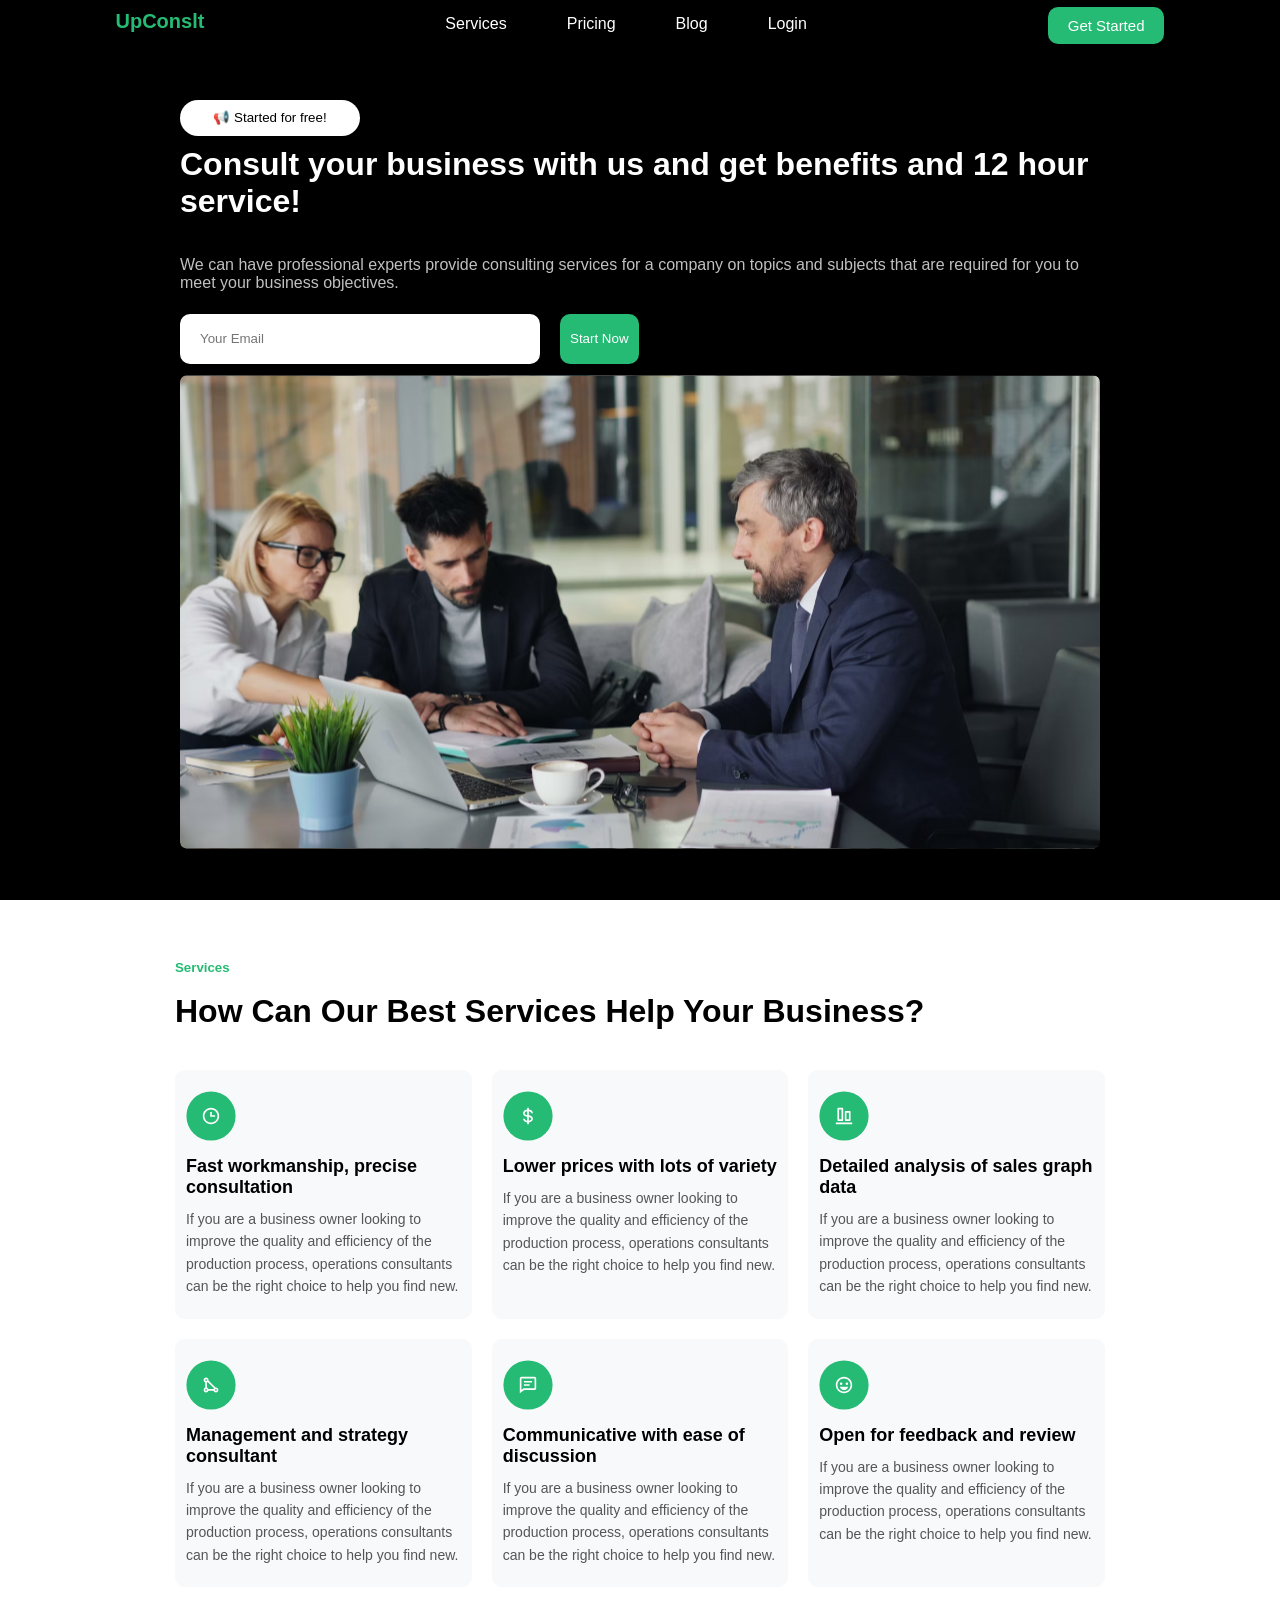
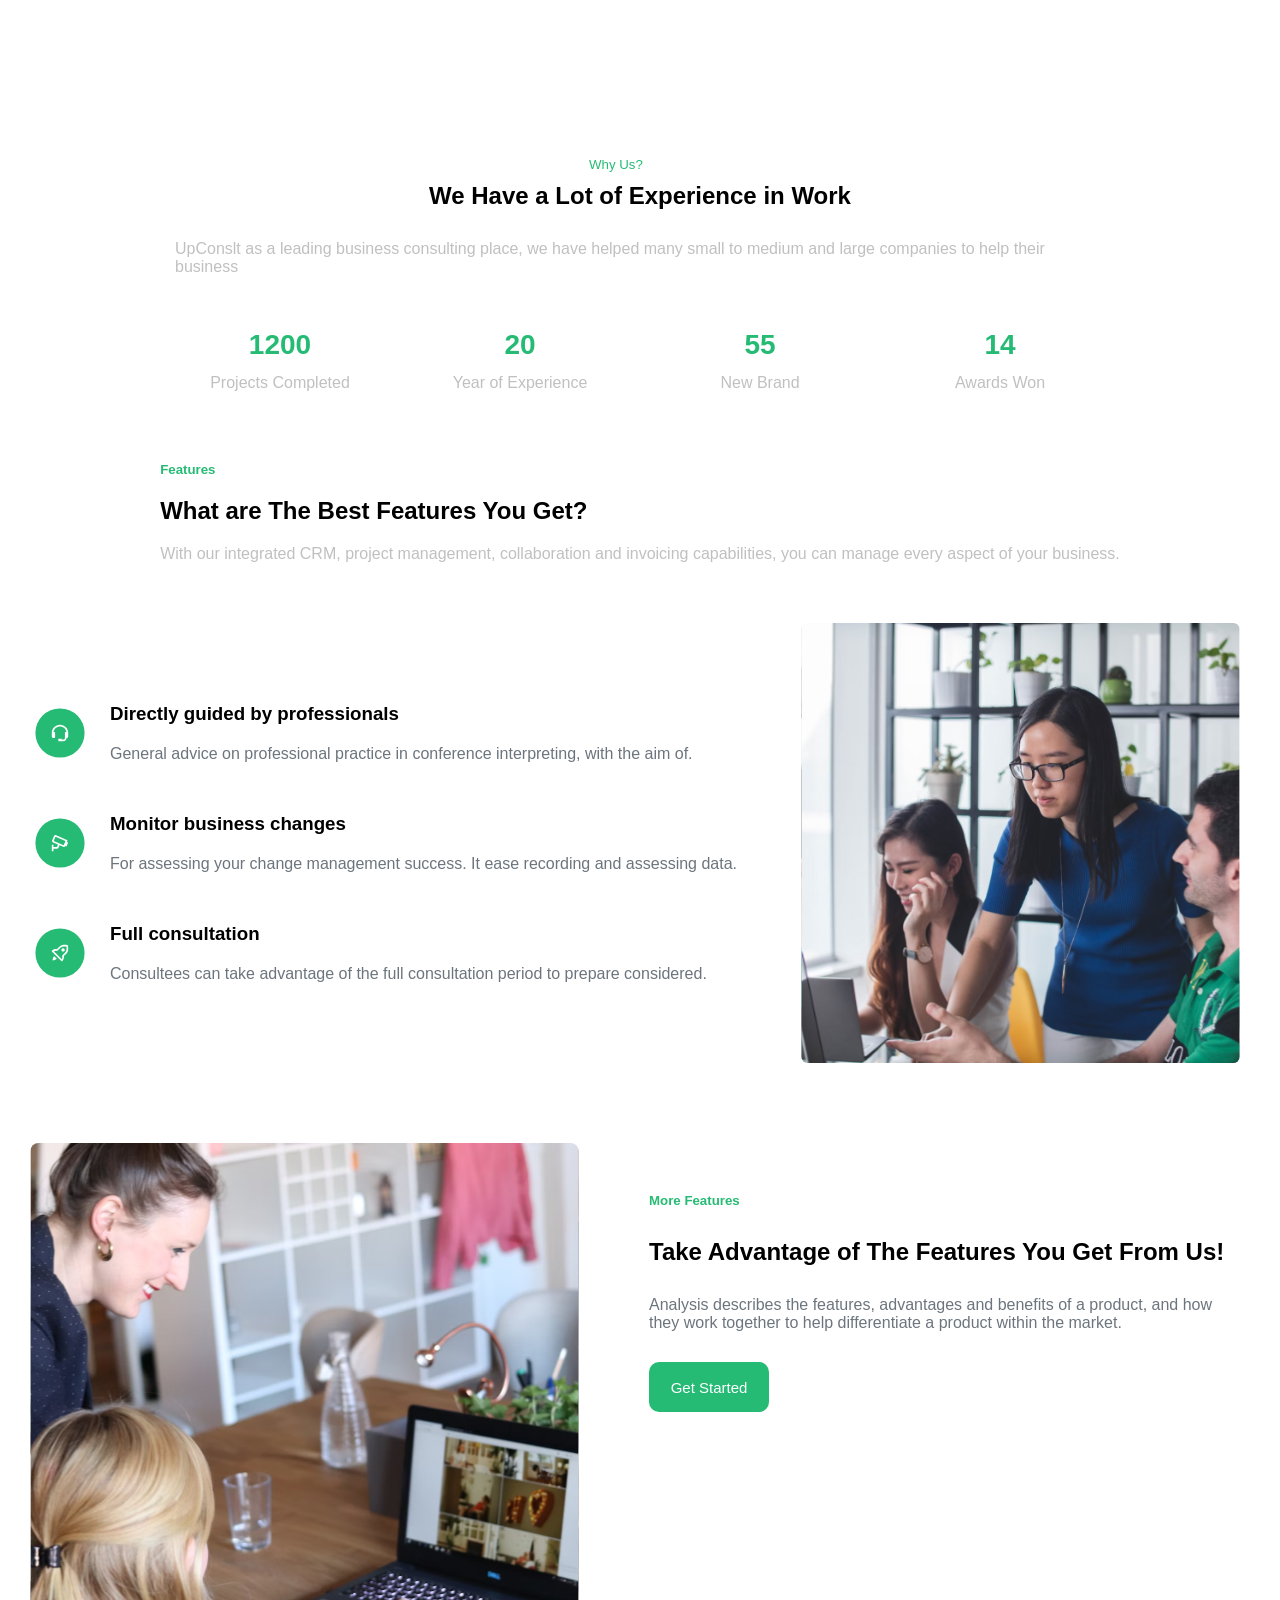
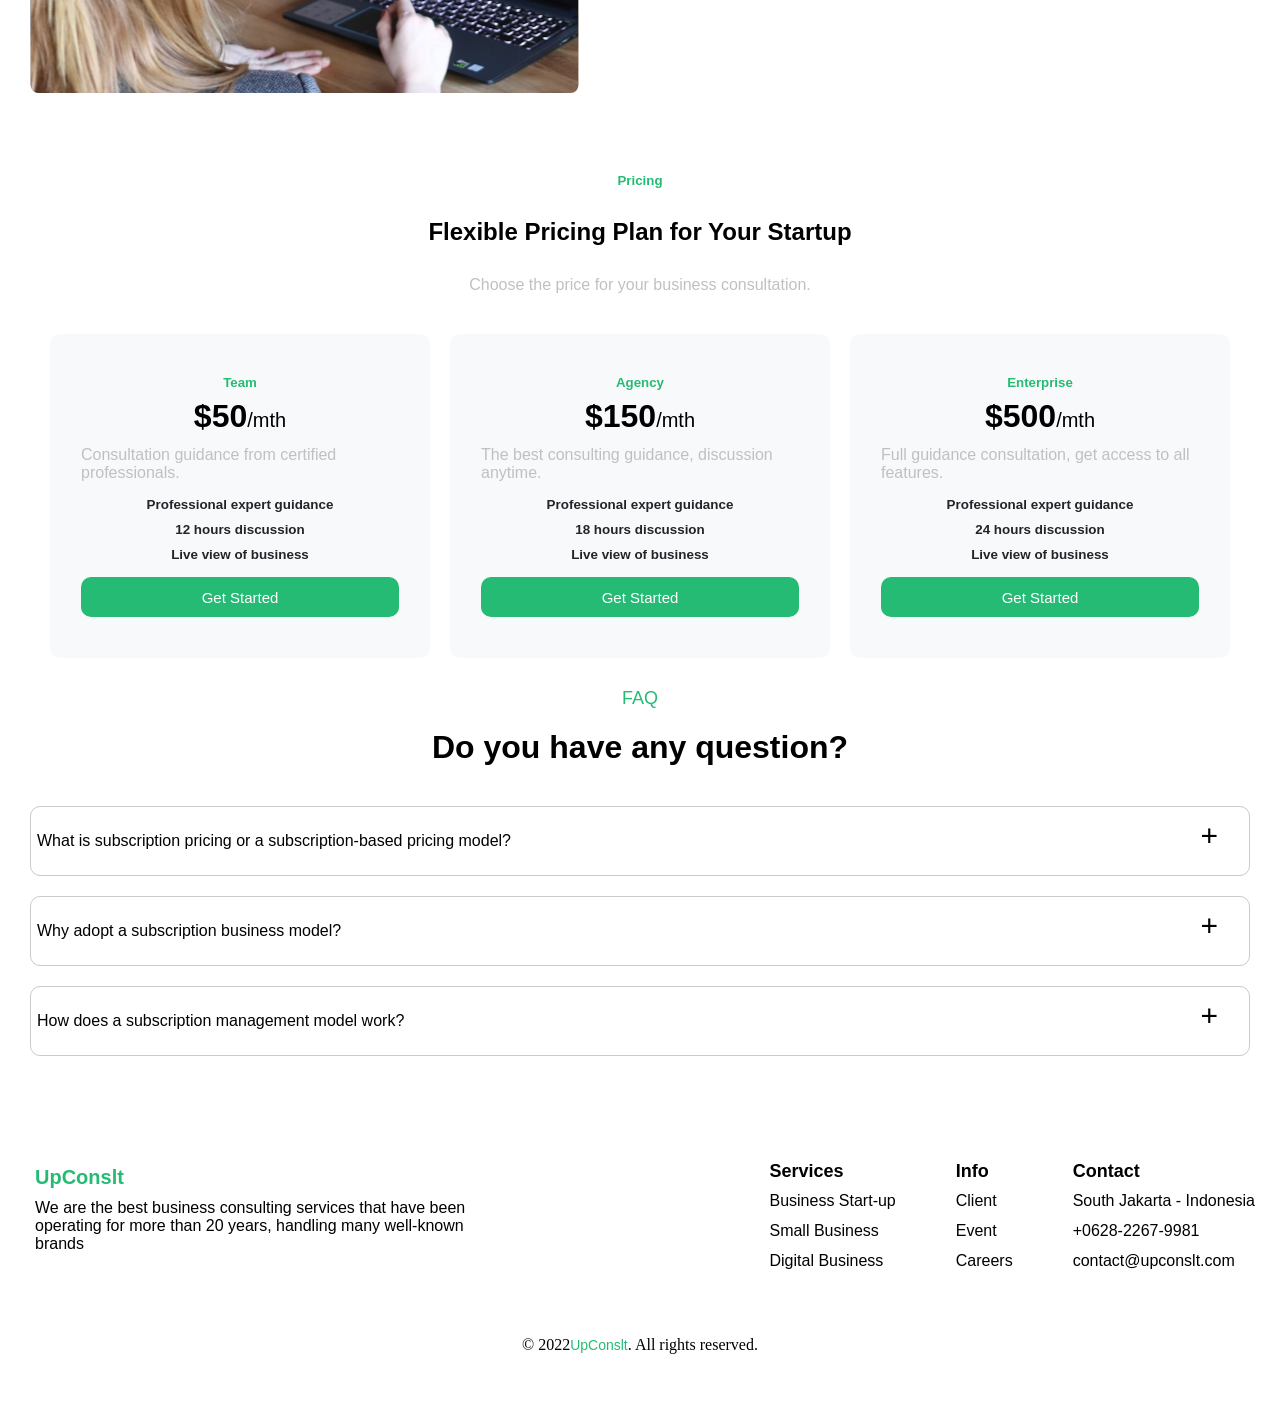
==== commit 02591517: "footer section eklendi" ====
--- a/index.html
+++ b/index.html
@@ -326,6 +326,42 @@
         </div>
       </div>
     </div>
+    <!--faq section end-->
+    <!--footer section start-->
+    <footer class="footer-section">
+      <div class="footer-left">
+        <b>UpConslt</b>
+        <p>
+          We are the best business consulting services that have been operating
+          for more than 20 years, handling many well-known brands
+        </p>
+      </div>
+      <div class="footer-right">
+        <div class="footer-right-services">
+          <h3>Services</h3>
+          <h5>Business Start-up</h5>
+          <h5>Small Business</h5>
+          <h5>Digital Business</h5>
+        </div>
+
+        <div class="footer-right-info">
+          <h3>Info</h3>
+          <h5>Client</h5>
+          <h5>Event</h5>
+          <h5>Careers</h5>
+        </div>
+
+        <div class="footer-right-contact">
+          <h3>Contact</h3>
+          <h5>South Jakarta - Indonesia</h5>
+          <h5>+0628-2267-9981</h5>
+          <h5>contact@upconslt.com</h5>
+        </div>
+      </div>
+    </footer>
+    <p class="copyright">© 2022 <span>UpConslt</span>. All rights reserved.</p>
+    <!--footer section end-->
+
     <script src="js/app.js"></script>
   </body>
 </html>
--- a/css/style.css
+++ b/css/style.css
@@ -682,6 +682,81 @@
 }
 
 .question.active .content {
-  height: 50px;
+  height: 100px;
   opacity: 1;
 }
+/*faqs section end*/
+
+/*footer section start */
+.footer-section {
+  display: flex;
+  flex-direction: row;
+  justify-content: space-between;
+  gap: 50px;
+  padding: 0px 25px;
+  padding-top: 80px;
+}
+.footer-left {
+  display: flex;
+  flex-direction: column;
+  gap: 10px;
+  width: 100%;
+  max-width: 500px;
+  padding: 10px 10px;
+}
+.footer-left b {
+  color: var(--clr-green);
+  font-family: var(--primary-font);
+  font-size: var(--font-size-m);
+}
+.footer-left p {
+  color: var(--clr-black);
+  font-family: var(--secondary-font);
+}
+
+.footer-right {
+  display: flex;
+  flex-direction: row;
+  gap: 60px;
+  line-height: 30px;
+}
+.footer-right h3 {
+  font-family: var(--primary-font);
+  color: var(--clr-black);
+  font-weight: 600;
+  font-size: 18px;
+}
+.footer-right h5 {
+  font-family: var(--secondary-font);
+  color: var(--clr-black);
+  font-weight: 400;
+  font-size: 16px;
+}
+.copyright {
+  display: flex;
+  justify-content: center;
+  align-items: center;
+  padding: 60px;
+}
+.copyright span {
+  color: var(--clr-green);
+  font-family: var(--secondary-font);
+  font-weight: 400;
+  font-size: 14px;
+}
+@media (max-width: 768px) {
+  .footer-section {
+    display: flex;
+    flex-direction: column;
+    gap: 50px;
+  }
+}
+
+@media (max-width: 480px) {
+  .footer-section {
+    display: flex;
+    flex-direction: column;
+    gap: 30px;
+  }
+}
+/*footer section end */
